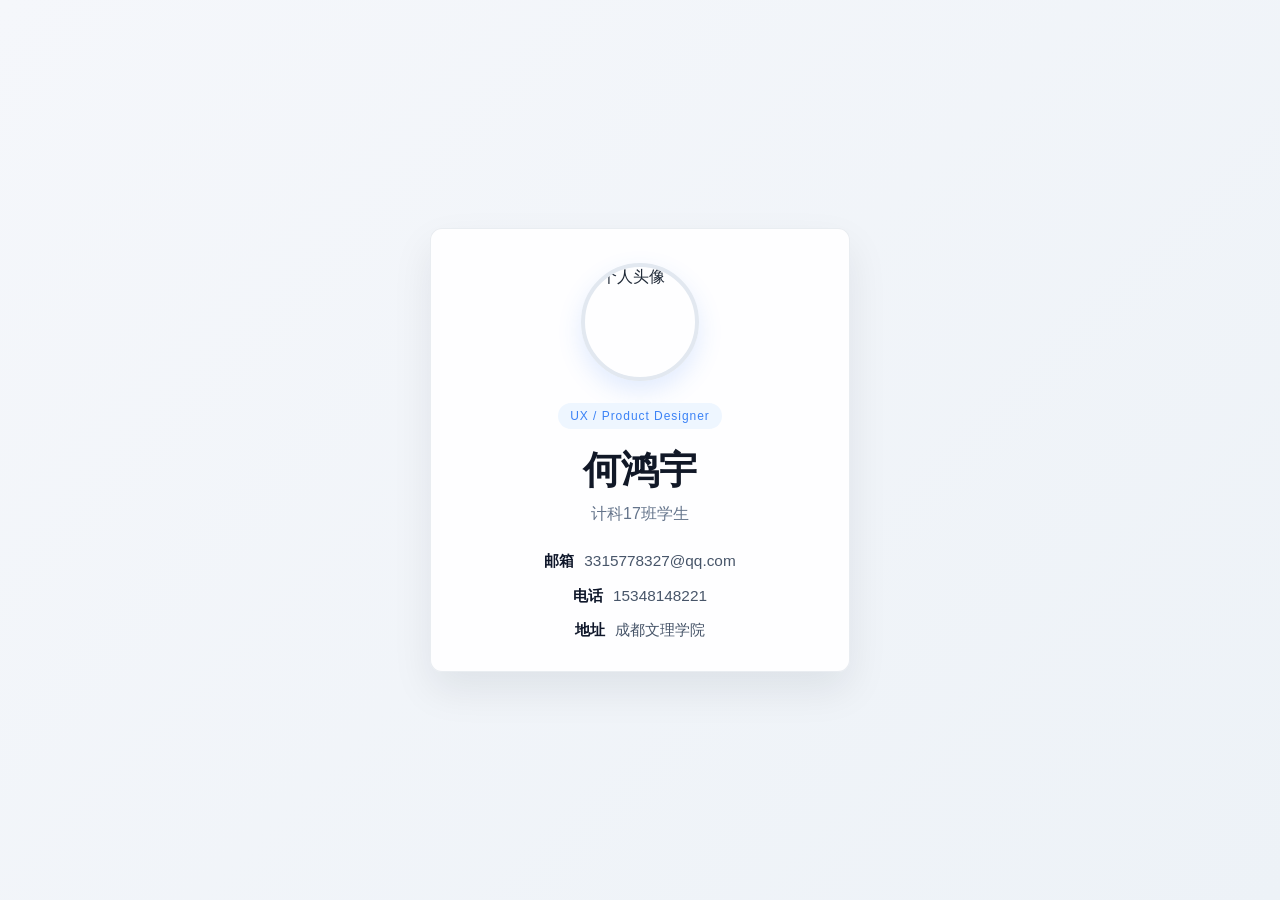
==== docs/index.html @ 4f4e02f8 "更改" ====
<!DOCTYPE html>
<html lang="zh-CN">
  <head>
    <meta charset="UTF-8" />
    <meta name="viewport" content="width=device-width, initial-scale=1.0" />
    <title>个人名片</title>
    <!-- 引入外部样式表，保持 HTML 结构与 CSS 样式分离 -->
    <link rel="stylesheet" href="styles.css" />
  </head>
  <body>
    <!-- 页面主体容器，用于居中展示名片 -->
    <main class="card-wrapper">
      <!-- 名片主体 -->
      <section class="business-card" aria-label="个人名片">
        <!-- 头像区域 -->
        <div class="avatar-wrap">
          <img
            src="https://images.unsplash.com/photo-1494790108377-be9c29b29330?auto=format&fit=crop&w=400&q=80"
            alt="个人头像"
          />
        </div>

        <!-- 个人信息区域 -->
        <div class="info">
          <!-- 职位标签 -->
          <p class="role-tag">UX / Product Designer</p>

          <!-- 姓名 -->
          <h1>何鸿宇</h1>

          <!-- 职位 -->
          <h2>计科17班学生</h2>

          <!-- 联系方式列表 -->
          <ul class="contact-list">
            <li><span>邮箱</span> 3315778327@qq.com</li>
            <li><span>电话</span> 15348148221</li>
            <li><span>地址</span> 成都文理学院</li>
          </ul>
        </div>
      </section>
    </main>
  </body>
</html>
---- docs/styles.css ----
/* 全局基础样式 */
* {
  margin: 0;
  padding: 0;
  box-sizing: border-box;
}

body {
  min-height: 100vh;
  display: flex;
  align-items: center;
  justify-content: center;
  font-family: "Segoe UI", "PingFang SC", "Microsoft YaHei", sans-serif;
  background: linear-gradient(135deg, #f5f7fb 0%, #edf2f7 100%);
  color: #1f2937;
}

/* 名片外层容器，确保整体居中展示 */
.card-wrapper {
  width: 100%;
  display: flex;
  justify-content: center;
  align-items: center;
  padding: 32px;
}

/* 名片主体样式 */
.business-card {
  width: min(420px, 88vw);
  background: rgba(255, 255, 255, 0.9);
  border: 1px solid rgba(148, 163, 184, 0.2);
  border-radius: 12px; /* 圆角尺寸为 12px */
  box-shadow: 0 18px 40px rgba(15, 23, 42, 0.08); /* 柔和阴影 */
  display: flex;
  flex-direction: column;
  align-items: center;
  gap: 22px;
  padding: 34px 28px 28px;
  transition: transform 0.28s ease, box-shadow 0.28s ease;
}

/* 鼠标悬停时名片轻微上浮，并增强阴影 */
.business-card:hover {
  transform: translateY(-8px);
  box-shadow: 0 22px 48px rgba(15, 23, 42, 0.12);
}

/* 头像区域 */
.avatar-wrap {
  width: 118px;
  height: 118px;
  border-radius: 50%; /* 圆形头像 */
  overflow: hidden;
  border: 4px solid #e2e8f0;
  box-shadow: 0 10px 24px rgba(59, 130, 246, 0.15);
}

.avatar-wrap img {
  width: 100%;
  height: 100%;
  object-fit: cover;
  display: block;
}

/* 信息区样式 */
.info {
  width: 100%;
  text-align: center;
}

.role-tag {
  display: inline-block;
  padding: 6px 12px;
  border-radius: 999px;
  background: #eef6ff;
  color: #3b82f6;
  font-size: 12px;
  letter-spacing: 0.08em;
  margin-bottom: 16px;
}

.info h1 {
  font-size: clamp(2rem, 4vw, 2.4rem);
  margin-bottom: 8px;
  color: #111827;
}

.info h2 {
  font-size: 1rem;
  font-weight: 500;
  color: #64748b;
  margin-bottom: 24px;
}

/* 联系方式列表 */
.contact-list {
  list-style: none;
  display: flex;
  flex-direction: column;
  gap: 10px;
  font-size: 0.96rem;
  color: #475569;
}

.contact-list li {
  display: flex;
  justify-content: center;
  align-items: center;
  gap: 10px;
  flex-wrap: wrap;
  line-height: 1.6;
}

.contact-list span {
  font-weight: 600;
  color: #0f172a;
}

/* 在较窄屏幕上适当压缩间距，保证移动端体验 */
@media (max-width: 480px) {
  .business-card {
    padding: 28px 20px 22px;
    gap: 18px;
  }

  .avatar-wrap {
    width: 100px;
    height: 100px;
  }

  .contact-list li {
    font-size: 0.9rem;
  }
}
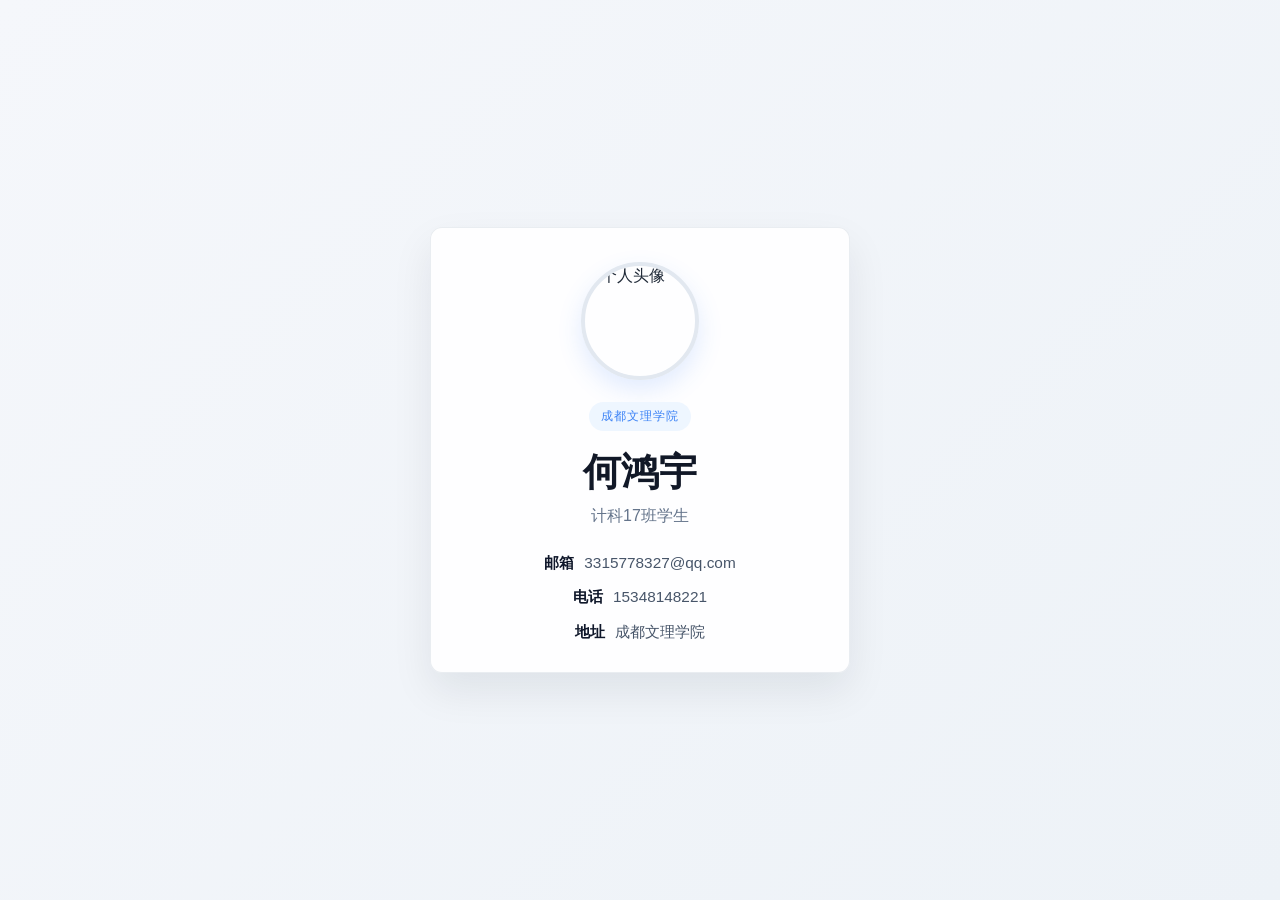
==== commit 49b8f363: "更改头像" ====
--- a/docs/index.html
+++ b/docs/index.html
@@ -15,7 +15,7 @@
         <!-- 头像区域 -->
         <div class="avatar-wrap">
           <img
-            src="https://images.unsplash.com/photo-1494790108377-be9c29b29330?auto=format&fit=crop&w=400&q=80"
+            src="https://c-ssl.dtstatic.com/uploads/blog/202210/05/20221005143052_94ed5.thumb.400_0.jpeg"
             alt="个人头像"
           />
         </div>
@@ -23,7 +23,7 @@
         <!-- 个人信息区域 -->
         <div class="info">
           <!-- 职位标签 -->
-          <p class="role-tag">UX / Product Designer</p>
+          <p class="role-tag">成都文理学院</p>
 
           <!-- 姓名 -->
           <h1>何鸿宇</h1>
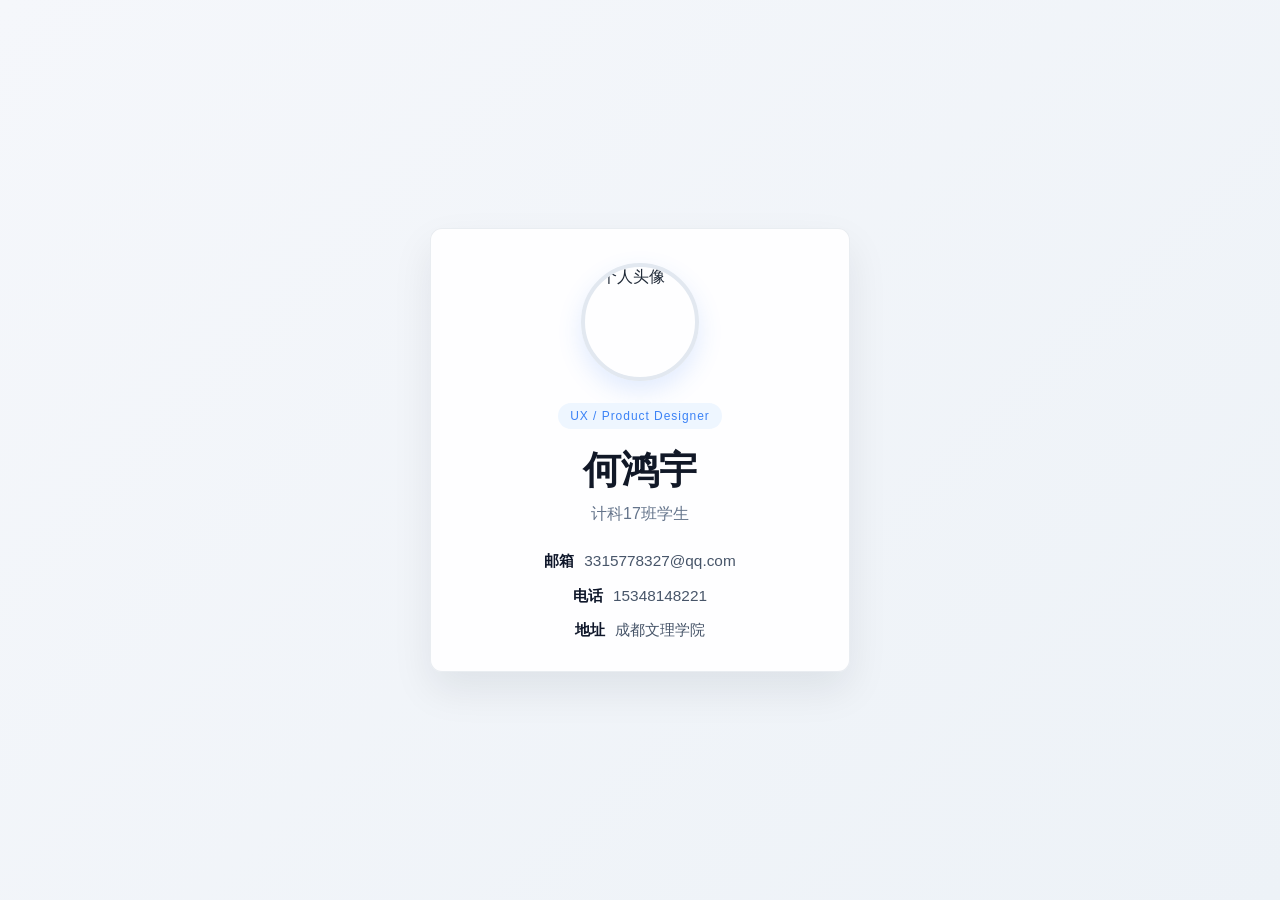
==== commit 77f07e3a: "更改头像" ====
--- a/docs/index.html
+++ b/docs/index.html
@@ -15,7 +15,7 @@
         <!-- 头像区域 -->
         <div class="avatar-wrap">
           <img
-            src="https://c-ssl.dtstatic.com/uploads/blog/202210/05/20221005143052_94ed5.thumb.400_0.jpeg"
+            src="https://images.unsplash.com/photo-1494790108377-be9c29b29330?auto=format&fit=crop&w=400&q=80"
             alt="个人头像"
           />
         </div>
@@ -23,7 +23,7 @@
         <!-- 个人信息区域 -->
         <div class="info">
           <!-- 职位标签 -->
-          <p class="role-tag">成都文理学院</p>
+          <p class="role-tag">UX / Product Designer</p>
 
           <!-- 姓名 -->
           <h1>何鸿宇</h1>
